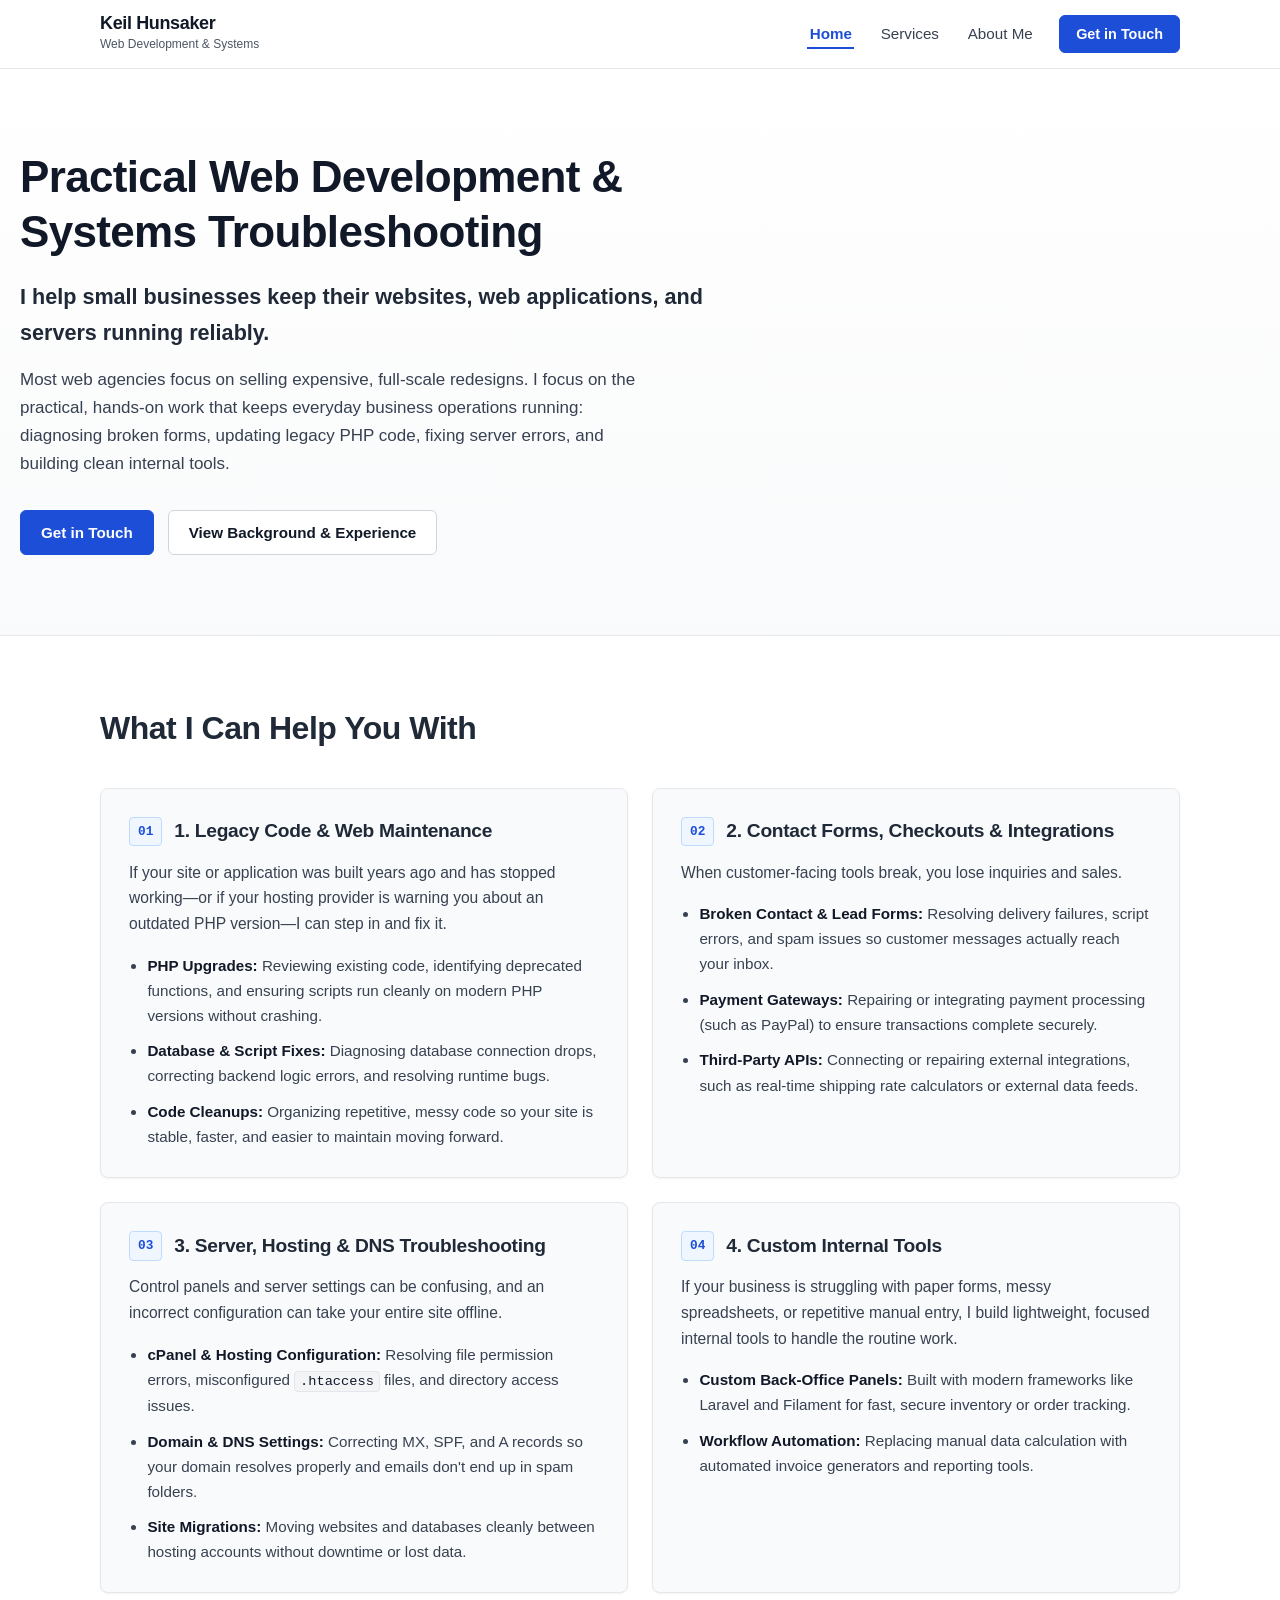
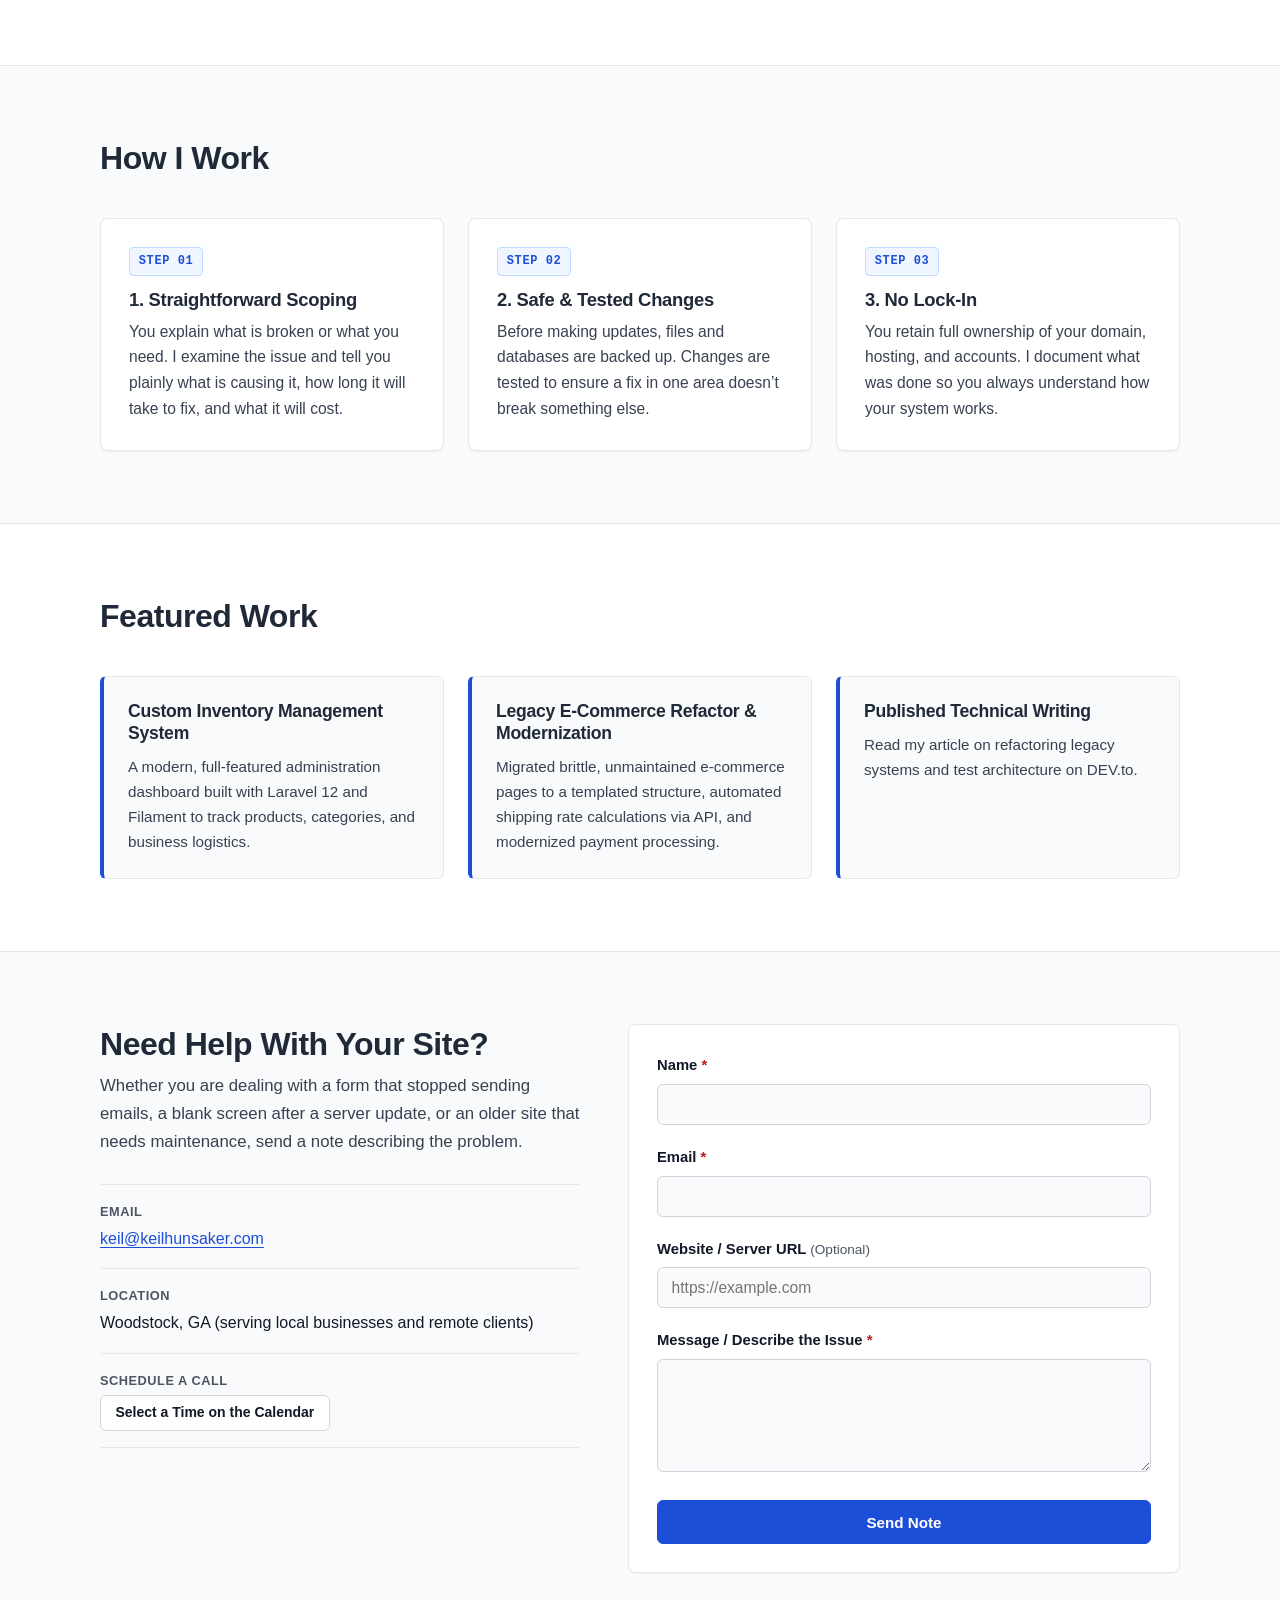
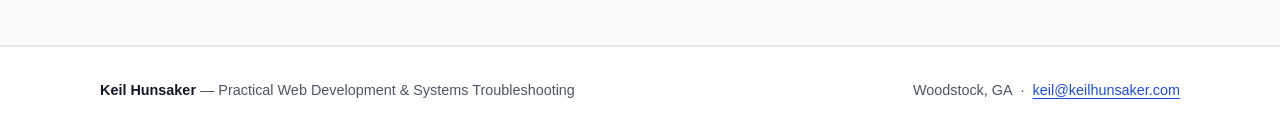
==== index.html @ 6dc6d721 "First pass at website" ====
<!DOCTYPE html>
<html lang="en">
<head>
  <meta charset="UTF-8">
  <meta name="viewport" content="width=device-width, initial-scale=1.0">
  <title>Keil Hunsaker | Practical Web Development &amp; Systems Troubleshooting</title>
  <meta name="description" content="I help small businesses keep their websites, web applications, and servers running reliably. Legacy PHP maintenance, broken forms, server troubleshooting, and custom internal tools.">
  <link rel="stylesheet" href="styles.css">
</head>
<body>
  <a href="#main-content" class="skip-link">Skip to main content</a>

  <header class="site-header">
    <div class="container header-inner">
      <a href="index.html" class="brand" aria-label="Keil Hunsaker — Home">
        <span class="brand-name">Keil Hunsaker</span>
        <span class="brand-meta">Web Development &amp; Systems</span>
      </a>

      <button
        type="button"
        class="nav-toggle"
        aria-expanded="false"
        aria-controls="primary-navigation"
        aria-label="Toggle navigation menu"
      >
        <span class="nav-toggle-bar"></span>
        <span class="nav-toggle-bar"></span>
        <span class="nav-toggle-bar"></span>
      </button>

      <nav id="primary-navigation" class="site-nav" aria-label="Primary navigation">
        <ul class="nav-list">
          <li><a href="index.html" class="nav-link active" aria-current="page">Home</a></li>
          <li><a href="index.html#services" class="nav-link">Services</a></li>
          <li><a href="about.html" class="nav-link">About Me</a></li>
          <li><a href="index.html#contact" class="btn btn-primary btn-nav">Get in Touch</a></li>
        </ul>
      </nav>
    </div>
  </header>

  <main id="main-content">
    <!-- Hero Section -->
    <section class="hero" aria-labelledby="hero-heading">
      <div class="container hero-inner">
        <h1 id="hero-heading" class="hero-title">Practical Web Development &amp; Systems Troubleshooting</h1>
        <p class="hero-lead">
          I help small businesses keep their websites, web applications, and servers running reliably.
        </p>
        <p class="hero-body">
          Most web agencies focus on selling expensive, full-scale redesigns. I focus on the practical, hands-on work that keeps everyday business operations running: diagnosing broken forms, updating legacy PHP code, fixing server errors, and building clean internal tools.
        </p>
        <div class="hero-actions">
          <a href="#contact" class="btn btn-primary">Get in Touch</a>
          <a href="about.html" class="btn btn-secondary">View Background &amp; Experience</a>
        </div>
      </div>
    </section>

    <!-- Services Section -->
    <section id="services" class="section section-alt" aria-labelledby="services-heading">
      <div class="container">
        <div class="section-header">
          <h2 id="services-heading" class="section-title">What I Can Help You With</h2>
        </div>

        <div class="services-grid">
          <!-- Service 1 -->
          <article class="card service-card">
            <div class="service-card-header">
              <span class="service-number" aria-hidden="true">01</span>
              <h3 class="card-title">1. Legacy Code &amp; Web Maintenance</h3>
            </div>
            <p class="card-intro">
              If your site or application was built years ago and has stopped working—or if your hosting provider is warning you about an outdated PHP version—I can step in and fix it.
            </p>
            <ul class="service-list">
              <li>
                <strong>PHP Upgrades:</strong> Reviewing existing code, identifying deprecated functions, and ensuring scripts run cleanly on modern PHP versions without crashing.
              </li>
              <li>
                <strong>Database &amp; Script Fixes:</strong> Diagnosing database connection drops, correcting backend logic errors, and resolving runtime bugs.
              </li>
              <li>
                <strong>Code Cleanups:</strong> Organizing repetitive, messy code so your site is stable, faster, and easier to maintain moving forward.
              </li>
            </ul>
          </article>

          <!-- Service 2 -->
          <article class="card service-card">
            <div class="service-card-header">
              <span class="service-number" aria-hidden="true">02</span>
              <h3 class="card-title">2. Contact Forms, Checkouts &amp; Integrations</h3>
            </div>
            <p class="card-intro">
              When customer-facing tools break, you lose inquiries and sales.
            </p>
            <ul class="service-list">
              <li>
                <strong>Broken Contact &amp; Lead Forms:</strong> Resolving delivery failures, script errors, and spam issues so customer messages actually reach your inbox.
              </li>
              <li>
                <strong>Payment Gateways:</strong> Repairing or integrating payment processing (such as PayPal) to ensure transactions complete securely.
              </li>
              <li>
                <strong>Third-Party APIs:</strong> Connecting or repairing external integrations, such as real-time shipping rate calculators or external data feeds.
              </li>
            </ul>
          </article>

          <!-- Service 3 -->
          <article class="card service-card">
            <div class="service-card-header">
              <span class="service-number" aria-hidden="true">03</span>
              <h3 class="card-title">3. Server, Hosting &amp; DNS Troubleshooting</h3>
            </div>
            <p class="card-intro">
              Control panels and server settings can be confusing, and an incorrect configuration can take your entire site offline.
            </p>
            <ul class="service-list">
              <li>
                <strong>cPanel &amp; Hosting Configuration:</strong> Resolving file permission errors, misconfigured <code>.htaccess</code> files, and directory access issues.
              </li>
              <li>
                <strong>Domain &amp; DNS Settings:</strong> Correcting MX, SPF, and A records so your domain resolves properly and emails don't end up in spam folders.
              </li>
              <li>
                <strong>Site Migrations:</strong> Moving websites and databases cleanly between hosting accounts without downtime or lost data.
              </li>
            </ul>
          </article>

          <!-- Service 4 -->
          <article class="card service-card">
            <div class="service-card-header">
              <span class="service-number" aria-hidden="true">04</span>
              <h3 class="card-title">4. Custom Internal Tools</h3>
            </div>
            <p class="card-intro">
              If your business is struggling with paper forms, messy spreadsheets, or repetitive manual entry, I build lightweight, focused internal tools to handle the routine work.
            </p>
            <ul class="service-list">
              <li>
                <strong>Custom Back-Office Panels:</strong> Built with modern frameworks like Laravel and Filament for fast, secure inventory or order tracking.
              </li>
              <li>
                <strong>Workflow Automation:</strong> Replacing manual data calculation with automated invoice generators and reporting tools.
              </li>
            </ul>
          </article>
        </div>
      </div>
    </section>

    <!-- How I Work Section -->
    <section id="process" class="section" aria-labelledby="process-heading">
      <div class="container">
        <div class="section-header">
          <h2 id="process-heading" class="section-title">How I Work</h2>
        </div>

        <ol class="process-steps">
          <li class="process-step">
            <div class="step-badge" aria-hidden="true">Step 01</div>
            <div class="step-content">
              <h3 class="step-title">1. Straightforward Scoping</h3>
              <p>
                You explain what is broken or what you need. I examine the issue and tell you plainly what is causing it, how long it will take to fix, and what it will cost.
              </p>
            </div>
          </li>

          <li class="process-step">
            <div class="step-badge" aria-hidden="true">Step 02</div>
            <div class="step-content">
              <h3 class="step-title">2. Safe &amp; Tested Changes</h3>
              <p>
                Before making updates, files and databases are backed up. Changes are tested to ensure a fix in one area doesn’t break something else.
              </p>
            </div>
          </li>

          <li class="process-step">
            <div class="step-badge" aria-hidden="true">Step 03</div>
            <div class="step-content">
              <h3 class="step-title">3. No Lock-In</h3>
              <p>
                You retain full ownership of your domain, hosting, and accounts. I document what was done so you always understand how your system works.
              </p>
            </div>
          </li>
        </ol>
      </div>
    </section>

    <!-- Featured Work Section -->
    <section id="work" class="section section-alt" aria-labelledby="work-heading">
      <div class="container">
        <div class="section-header">
          <h2 id="work-heading" class="section-title">Featured Work</h2>
        </div>

        <div class="work-grid">
          <article class="callout-box">
            <h3 class="callout-title">Custom Inventory Management System</h3>
            <p>
              A modern, full-featured administration dashboard built with Laravel 12 and Filament to track products, categories, and business logistics.
            </p>
          </article>

          <article class="callout-box">
            <h3 class="callout-title">Legacy E-Commerce Refactor &amp; Modernization</h3>
            <p>
              Migrated brittle, unmaintained e-commerce pages to a templated structure, automated shipping rate calculations via API, and modernized payment processing.
            </p>
          </article>

          <article class="callout-box">
            <h3 class="callout-title">Published Technical Writing</h3>
            <p>
              Read my article on refactoring legacy systems and test architecture on DEV.to.
            </p>
          </article>
        </div>
      </div>
    </section>

    <!-- Contact Section -->
    <section id="contact" class="section" aria-labelledby="contact-heading">
      <div class="container">
        <div class="contact-layout">
          <div class="contact-info">
            <h2 id="contact-heading" class="section-title">Need Help With Your Site?</h2>
            <p class="contact-intro">
              Whether you are dealing with a form that stopped sending emails, a blank screen after a server update, or an older site that needs maintenance, send a note describing the problem.
            </p>

            <dl class="contact-details">
              <div class="contact-detail-item">
                <dt>Email</dt>
                <dd><a href="mailto:keil@keilhunsaker.com">keil@keilhunsaker.com</a></dd>
              </div>
              <div class="contact-detail-item">
                <dt>Location</dt>
                <dd>Woodstock, GA (serving local businesses and remote clients)</dd>
              </div>
              <div class="contact-detail-item">
                <dt>Schedule a Call</dt>
                <dd>
                  <a href="mailto:keil@keilhunsaker.com?subject=Schedule%20a%20Call" class="btn btn-secondary btn-sm">
                    Select a Time on the Calendar
                  </a>
                </dd>
              </div>
            </dl>
          </div>

          <div class="contact-form-wrapper card">
            <form id="contact-form" class="contact-form" action="mailto:keil@keilhunsaker.com" method="post" enctype="text/plain" novalidate>
              <div class="form-group">
                <label for="contact-name" class="form-label">
                  Name <span class="required-indicator" aria-hidden="true">*</span>
                </label>
                <input
                  type="text"
                  id="contact-name"
                  name="name"
                  class="form-input"
                  autocomplete="name"
                  required
                  aria-describedby="name-error"
                >
                <p id="name-error" class="field-error" role="alert" hidden></p>
              </div>

              <div class="form-group">
                <label for="contact-email" class="form-label">
                  Email <span class="required-indicator" aria-hidden="true">*</span>
                </label>
                <input
                  type="email"
                  id="contact-email"
                  name="email"
                  class="form-input"
                  autocomplete="email"
                  required
                  aria-describedby="email-error"
                >
                <p id="email-error" class="field-error" role="alert" hidden></p>
              </div>

              <div class="form-group">
                <label for="contact-url" class="form-label">
                  Website / Server URL <span class="optional-label">(Optional)</span>
                </label>
                <input
                  type="url"
                  id="contact-url"
                  name="website"
                  class="form-input"
                  placeholder="https://example.com"
                  aria-describedby="url-error"
                >
                <p id="url-error" class="field-error" role="alert" hidden></p>
              </div>

              <div class="form-group">
                <label for="contact-message" class="form-label">
                  Message / Describe the Issue <span class="required-indicator" aria-hidden="true">*</span>
                </label>
                <textarea
                  id="contact-message"
                  name="message"
                  rows="5"
                  class="form-textarea"
                  required
                  aria-describedby="message-error"
                ></textarea>
                <p id="message-error" class="field-error" role="alert" hidden></p>
              </div>

              <div id="form-status" class="form-status" role="status" aria-live="polite" hidden></div>

              <button type="submit" class="btn btn-primary btn-full">Send Note</button>
            </form>
          </div>
        </div>
      </div>
    </section>
  </main>

  <footer class="site-footer">
    <div class="container footer-inner">
      <div class="footer-brand">
        <strong>Keil Hunsaker</strong> — Practical Web Development &amp; Systems Troubleshooting
      </div>
      <div class="footer-meta">
        <span>Woodstock, GA</span>
        <span aria-hidden="true">&middot;</span>
        <a href="mailto:keil@keilhunsaker.com">keil@keilhunsaker.com</a>
      </div>
    </div>
  </footer>

  <script src="script.js"></script>
</body>
</html>
---- styles.css ----
/* ==========================================================================
   Design System & Custom Properties
   ========================================================================== */
:root {
  /* Palette: Workbench-pragmatic slate, off-white, clean borders, deep cobalt */
  --color-bg: #f9fafb;
  --color-surface: #ffffff;
  --color-surface-subtle: #f3f4f6;
  --color-text-primary: #111827;
  --color-text-secondary: #374151;
  --color-text-muted: #4b5563;
  --color-heading: #1f2937;
  --color-border: #e5e7eb;
  --color-border-strong: #d1d5db;

  /* Industrial Accent: Deep Cobalt / Steel Blue */
  --color-accent: #1d4ed8;
  --color-accent-hover: #1e40af;
  --color-accent-subtle: #eff6ff;
  --color-accent-border: #bfdbfe;

  /* Status Colors */
  --color-error: #b91c1c;
  --color-error-bg: #fef2f2;
  --color-success: #15803d;
  --color-success-bg: #f0fdf4;

  /* Typography */
  --font-sans: -apple-system, BlinkMacSystemFont, "Segoe UI", Roboto, Inter, sans-serif;
  --font-mono: ui-monospace, SFMono-Regular, Menlo, Monaco, Consolas, "Liberation Mono", "Courier New", monospace;

  /* Layout & Spacing */
  --container-max: 1120px;
  --reading-max: 70ch;
  --radius-sm: 4px;
  --radius-md: 6px;
  --radius-lg: 8px;
  --shadow-sm: 0 1px 2px 0 rgba(17, 24, 39, 0.05);
  --shadow-md: 0 4px 6px -1px rgba(17, 24, 39, 0.07), 0 2px 4px -2px rgba(17, 24, 39, 0.05);
}

/* ==========================================================================
   Reset & Base Styles
   ========================================================================== */
*,
*::before,
*::after {
  box-sizing: border-box;
}

html {
  scroll-behavior: smooth;
  -webkit-text-size-adjust: 100%;
}

body {
  margin: 0;
  font-family: var(--font-sans);
  font-size: 1rem;
  line-height: 1.65;
  color: var(--color-text-primary);
  background-color: var(--color-bg);
  display: flex;
  flex-direction: column;
  min-height: 100vh;
}

main {
  flex: 1;
}

h1,
h2,
h3,
h4 {
  color: var(--color-heading);
  line-height: 1.25;
  margin-top: 0;
  font-weight: 700;
  letter-spacing: -0.015em;
}

p {
  margin-top: 0;
  margin-bottom: 1.25rem;
  color: var(--color-text-secondary);
}

ul,
ol {
  margin-top: 0;
  margin-bottom: 1.25rem;
  padding-left: 1.25rem;
}

li {
  margin-bottom: 0.5rem;
  color: var(--color-text-secondary);
}

code {
  font-family: var(--font-mono);
  font-size: 0.9em;
  background-color: var(--color-surface-subtle);
  border: 1px solid var(--color-border);
  padding: 0.15em 0.35em;
  border-radius: var(--radius-sm);
  color: var(--color-text-primary);
}

a {
  color: var(--color-accent);
  text-decoration: underline;
  text-underline-offset: 3px;
  transition: color 0.15s ease, background-color 0.15s ease, border-color 0.15s ease;
}

a:hover {
  color: var(--color-accent-hover);
}

/* Accessible Focus Styles */
:focus-visible {
  outline: 3px solid var(--color-accent);
  outline-offset: 2px;
}

.skip-link {
  position: absolute;
  top: -100px;
  left: 1rem;
  background: var(--color-heading);
  color: #ffffff;
  padding: 0.6rem 1rem;
  border-radius: var(--radius-sm);
  text-decoration: none;
  font-weight: 600;
  z-index: 1000;
}

.skip-link:focus {
  top: 1rem;
  color: #ffffff;
}

/* ==========================================================================
   Layout Containers
   ========================================================================== */
.container {
  width: 100%;
  max-width: var(--container-max);
  margin-left: auto;
  margin-right: auto;
  padding-left: 1.25rem;
  padding-right: 1.25rem;
}

.reading-container {
  max-width: var(--reading-max);
}

.section {
  padding-top: 4.5rem;
  padding-bottom: 4.5rem;
  border-bottom: 1px solid var(--color-border);
}

.section-alt {
  background-color: var(--color-surface);
}

.section-header {
  margin-bottom: 2.5rem;
}

.section-title {
  font-size: clamp(1.5rem, 2.5vw, 2rem);
  margin-bottom: 0.5rem;
}

/* ==========================================================================
   Header & Navigation
   ========================================================================== */
.site-header {
  background-color: var(--color-surface);
  border-bottom: 1px solid var(--color-border);
  position: sticky;
  top: 0;
  z-index: 100;
}

.header-inner {
  display: flex;
  align-items: center;
  justify-content: space-between;
  min-height: 4.25rem;
  gap: 1rem;
}

.brand {
  display: flex;
  flex-direction: column;
  text-decoration: none;
  color: var(--color-text-primary);
}

.brand:hover {
  color: var(--color-text-primary);
}

.brand-name {
  font-weight: 700;
  font-size: 1.125rem;
  letter-spacing: -0.02em;
  line-height: 1.2;
}

.brand-meta {
  font-size: 0.75rem;
  color: var(--color-text-muted);
  font-weight: 500;
}

.nav-list {
  list-style: none;
  margin: 0;
  padding: 0;
  display: flex;
  align-items: center;
  gap: 1.5rem;
}

.nav-list li {
  margin: 0;
}

.nav-link {
  text-decoration: none;
  color: var(--color-text-secondary);
  font-weight: 500;
  font-size: 0.95rem;
  padding: 0.35rem 0.15rem;
  border-bottom: 2px solid transparent;
}

.nav-link:hover {
  color: var(--color-text-primary);
  border-bottom-color: var(--color-border-strong);
}

.nav-link.active,
.nav-link[aria-current="page"] {
  color: var(--color-accent);
  font-weight: 600;
  border-bottom-color: var(--color-accent);
}

.nav-toggle {
  display: none;
  background: transparent;
  border: 1px solid var(--color-border-strong);
  border-radius: var(--radius-sm);
  padding: 0.5rem;
  cursor: pointer;
  color: var(--color-text-primary);
}

.nav-toggle-bar {
  display: block;
  width: 20px;
  height: 2px;
  background-color: var(--color-text-primary);
  margin: 4px 0;
  transition: transform 0.2s ease, opacity 0.2s ease;
}

/* ==========================================================================
   Buttons
   ========================================================================== */
.btn {
  display: inline-flex;
  align-items: center;
  justify-content: center;
  font-family: inherit;
  font-size: 0.95rem;
  font-weight: 600;
  line-height: 1.4;
  padding: 0.65rem 1.25rem;
  border-radius: var(--radius-md);
  border: 1px solid transparent;
  text-decoration: none;
  cursor: pointer;
  transition: background-color 0.15s ease, color 0.15s ease, border-color 0.15s ease;
}

.btn-primary {
  background-color: var(--color-accent);
  color: #ffffff;
  border-color: var(--color-accent);
}

.btn-primary:hover {
  background-color: var(--color-accent-hover);
  border-color: var(--color-accent-hover);
  color: #ffffff;
}

.btn-secondary {
  background-color: var(--color-surface);
  color: var(--color-text-primary);
  border-color: var(--color-border-strong);
}

.btn-secondary:hover {
  background-color: var(--color-surface-subtle);
  color: var(--color-text-primary);
}

.btn-nav {
  padding: 0.5rem 1rem;
  font-size: 0.9rem;
}

.btn-sm {
  padding: 0.45rem 0.9rem;
  font-size: 0.875rem;
}

.btn-full {
  width: 100%;
}

/* ==========================================================================
   Hero Section
   ========================================================================== */
.hero {
  padding-top: 5rem;
  padding-bottom: 5rem;
  border-bottom: 1px solid var(--color-border);
  background: linear-gradient(180deg, var(--color-surface) 0%, var(--color-bg) 100%);
}

.hero-inner {
  max-width: 780px;
  margin-left: 0;
}

.hero-title {
  font-size: clamp(2rem, 4vw, 2.75rem);
  color: var(--color-text-primary);
  margin-bottom: 1.25rem;
}

.hero-lead {
  font-size: clamp(1.15rem, 2vw, 1.35rem);
  font-weight: 600;
  color: var(--color-heading);
  margin-bottom: 1rem;
}

.hero-body {
  font-size: 1.0625rem;
  color: var(--color-text-secondary);
  margin-bottom: 2rem;
  max-width: 68ch;
}

.hero-actions {
  display: flex;
  flex-wrap: wrap;
  gap: 0.875rem;
}

/* ==========================================================================
   Cards & Services Grid
   ========================================================================== */
.card {
  background-color: var(--color-surface);
  border: 1px solid var(--color-border);
  border-radius: var(--radius-lg);
  padding: 1.75rem;
  box-shadow: var(--shadow-sm);
}

.services-grid {
  display: grid;
  grid-template-columns: repeat(2, 1fr);
  gap: 1.5rem;
}

.service-card {
  background-color: var(--color-bg);
  display: flex;
  flex-direction: column;
}

.service-card-header {
  display: flex;
  align-items: center;
  gap: 0.75rem;
  margin-bottom: 0.85rem;
}

.service-number {
  font-family: var(--font-mono);
  font-size: 0.8rem;
  font-weight: 700;
  color: var(--color-accent);
  background-color: var(--color-accent-subtle);
  border: 1px solid var(--color-accent-border);
  padding: 0.2rem 0.5rem;
  border-radius: var(--radius-sm);
  flex-shrink: 0;
}

.card-title {
  font-size: 1.2rem;
  margin-bottom: 0;
}

.card-intro {
  font-size: 0.975rem;
  color: var(--color-text-secondary);
  margin-bottom: 1rem;
}

.service-list {
  margin-bottom: 0;
  padding-left: 1.15rem;
}

.service-list li {
  margin-bottom: 0.65rem;
  font-size: 0.95rem;
}

.service-list li:last-child {
  margin-bottom: 0;
}

.service-list strong {
  color: var(--color-text-primary);
}

/* ==========================================================================
   Process Section ("How I Work")
   ========================================================================== */
.process-steps {
  list-style: none;
  padding: 0;
  margin: 0;
  display: grid;
  grid-template-columns: repeat(3, 1fr);
  gap: 1.5rem;
}

.process-step {
  background-color: var(--color-surface);
  border: 1px solid var(--color-border);
  border-radius: var(--radius-lg);
  padding: 1.75rem;
  box-shadow: var(--shadow-sm);
  margin-bottom: 0;
  display: flex;
  flex-direction: column;
  gap: 0.75rem;
}

.step-badge {
  display: inline-block;
  align-self: flex-start;
  font-family: var(--font-mono);
  font-size: 0.75rem;
  font-weight: 700;
  text-transform: uppercase;
  letter-spacing: 0.05em;
  color: var(--color-accent);
  background-color: var(--color-accent-subtle);
  border: 1px solid var(--color-accent-border);
  padding: 0.2rem 0.55rem;
  border-radius: var(--radius-sm);
}

.step-title {
  font-size: 1.15rem;
  margin-bottom: 0.5rem;
}

.step-content p {
  margin-bottom: 0;
  font-size: 0.975rem;
}

/* ==========================================================================
   Featured Work Callout Boxes
   ========================================================================== */
.work-grid {
  display: grid;
  grid-template-columns: repeat(3, 1fr);
  gap: 1.5rem;
}

.callout-box {
  background-color: var(--color-bg);
  border: 1px solid var(--color-border);
  border-left: 4px solid var(--color-accent);
  border-radius: var(--radius-md);
  padding: 1.5rem;
}

.callout-title {
  font-size: 1.1rem;
  margin-bottom: 0.6rem;
}

.callout-box p {
  margin-bottom: 0;
  font-size: 0.95rem;
}

/* ==========================================================================
   Contact Section & Form
   ========================================================================== */
.contact-layout {
  display: grid;
  grid-template-columns: 1fr 1.15fr;
  gap: 3rem;
  align-items: start;
}

.contact-intro {
  font-size: 1.05rem;
  margin-bottom: 1.75rem;
}

.contact-details {
  margin: 0;
  border-top: 1px solid var(--color-border);
}

.contact-detail-item {
  padding: 1rem 0;
  border-bottom: 1px solid var(--color-border);
}

.contact-detail-item dt {
  font-size: 0.8rem;
  font-weight: 700;
  text-transform: uppercase;
  letter-spacing: 0.04em;
  color: var(--color-text-muted);
  margin-bottom: 0.25rem;
}

.contact-detail-item dd {
  margin: 0;
  font-size: 1rem;
  color: var(--color-text-primary);
  font-weight: 500;
}

.form-group {
  margin-bottom: 1.25rem;
}

.form-label {
  display: block;
  font-size: 0.925rem;
  font-weight: 600;
  color: var(--color-text-primary);
  margin-bottom: 0.4rem;
}

.required-indicator {
  color: var(--color-error);
}

.optional-label {
  font-weight: 400;
  color: var(--color-text-muted);
  font-size: 0.85rem;
}

.form-input,
.form-textarea {
  width: 100%;
  font-family: inherit;
  font-size: 0.975rem;
  color: var(--color-text-primary);
  background-color: var(--color-bg);
  border: 1px solid var(--color-border-strong);
  border-radius: var(--radius-md);
  padding: 0.65rem 0.85rem;
  transition: border-color 0.15s ease, box-shadow 0.15s ease, background-color 0.15s ease;
}

.form-input:focus,
.form-textarea:focus {
  background-color: var(--color-surface);
  border-color: var(--color-accent);
  outline: none;
  box-shadow: 0 0 0 3px rgba(29, 78, 216, 0.15);
}

.form-input[aria-invalid="true"],
.form-textarea[aria-invalid="true"] {
  border-color: var(--color-error);
  background-color: var(--color-error-bg);
}

.field-error {
  margin-top: 0.35rem;
  margin-bottom: 0;
  font-size: 0.85rem;
  color: var(--color-error);
  font-weight: 500;
}

.form-status {
  padding: 0.85rem 1rem;
  border-radius: var(--radius-md);
  margin-bottom: 1.25rem;
  font-size: 0.925rem;
  font-weight: 500;
}

.form-status.is-success {
  background-color: var(--color-success-bg);
  color: var(--color-success);
  border: 1px solid #bbf7d0;
}

.form-status.is-error {
  background-color: var(--color-error-bg);
  color: var(--color-error);
  border: 1px solid #fecaca;
}

/* ==========================================================================
   About Page (Long-Form Narrative)
   ========================================================================== */
.narrative-header {
  background-color: var(--color-surface);
  border-bottom: 1px solid var(--color-border);
  padding-top: 4rem;
  padding-bottom: 3rem;
}

.narrative-title {
  font-size: clamp(1.85rem, 3.5vw, 2.5rem);
  margin-bottom: 0.5rem;
}

.narrative-byline {
  font-size: 1.05rem;
  font-weight: 600;
  color: var(--color-text-muted);
  margin-bottom: 0;
}

.narrative-body {
  padding-top: 3.5rem;
  padding-bottom: 4.5rem;
}

.narrative-section h2 {
  font-size: clamp(1.35rem, 2.2vw, 1.65rem);
  margin-bottom: 1.15rem;
  color: var(--color-heading);
}

.narrative-section p {
  font-size: 1.0625rem;
  line-height: 1.75;
  color: var(--color-text-secondary);
  margin-bottom: 1.35rem;
}

.narrative-list {
  margin-bottom: 1.5rem;
  padding-left: 1.35rem;
}

.narrative-list li {
  font-size: 1.03rem;
  line-height: 1.7;
  margin-bottom: 0.6rem;
}

.narrative-list strong {
  color: var(--color-text-primary);
}

.narrative-divider {
  border: 0;
  border-top: 1px solid var(--color-border);
  margin: 2.75rem 0;
}

.baseline-grid {
  display: grid;
  grid-template-columns: 1fr;
  gap: 1rem;
  margin-top: 1.25rem;
}

.baseline-item {
  background-color: var(--color-surface);
  border: 1px solid var(--color-border);
  border-radius: var(--radius-md);
  padding: 1.25rem 1.5rem;
}

.baseline-category {
  font-size: 0.95rem;
  text-transform: uppercase;
  letter-spacing: 0.04em;
  color: var(--color-text-muted);
  margin-bottom: 0.35rem;
}

.baseline-item p {
  font-family: var(--font-mono);
  font-size: 0.925rem;
  color: var(--color-text-primary);
  margin-bottom: 0;
  line-height: 1.5;
}

.closing-callout {
  margin-top: 3.5rem;
  border-left: 4px solid var(--color-accent);
}

.closing-callout-title {
  font-size: 1.35rem;
  margin-bottom: 0.65rem;
}

.closing-callout p {
  margin-bottom: 1.5rem;
}

/* ==========================================================================
   Footer
   ========================================================================== */
.site-footer {
  background-color: var(--color-surface);
  border-top: 1px solid var(--color-border);
  padding: 2rem 0;
  font-size: 0.9rem;
  color: var(--color-text-muted);
}

.footer-inner {
  display: flex;
  flex-wrap: wrap;
  justify-content: space-between;
  align-items: center;
  gap: 1rem;
}

.footer-brand strong {
  color: var(--color-text-primary);
}

.footer-meta {
  display: flex;
  align-items: center;
  gap: 0.5rem;
}

/* ==========================================================================
   Responsive Breakpoints
   ========================================================================== */
@media (max-width: 900px) {
  .services-grid,
  .process-steps,
  .work-grid,
  .contact-layout {
    grid-template-columns: 1fr;
  }

  .contact-layout {
    gap: 2rem;
  }
}

@media (max-width: 720px) {
  .nav-toggle {
    display: inline-block;
  }

  .site-nav {
    display: none;
    position: absolute;
    top: 100%;
    left: 0;
    right: 0;
    background-color: var(--color-surface);
    border-bottom: 1px solid var(--color-border);
    box-shadow: var(--shadow-md);
    padding: 1rem 1.25rem 1.5rem;
  }

  .site-nav.is-open {
    display: block;
  }

  .nav-list {
    flex-direction: column;
    align-items: stretch;
    gap: 0.75rem;
  }

  .nav-link {
    display: block;
    padding: 0.5rem 0;
  }

  .btn-nav {
    width: 100%;
    margin-top: 0.25rem;
  }

  .hero {
    padding-top: 3.5rem;
    padding-bottom: 3.5rem;
  }

  .section {
    padding-top: 3.25rem;
    padding-bottom: 3.25rem;
  }
}
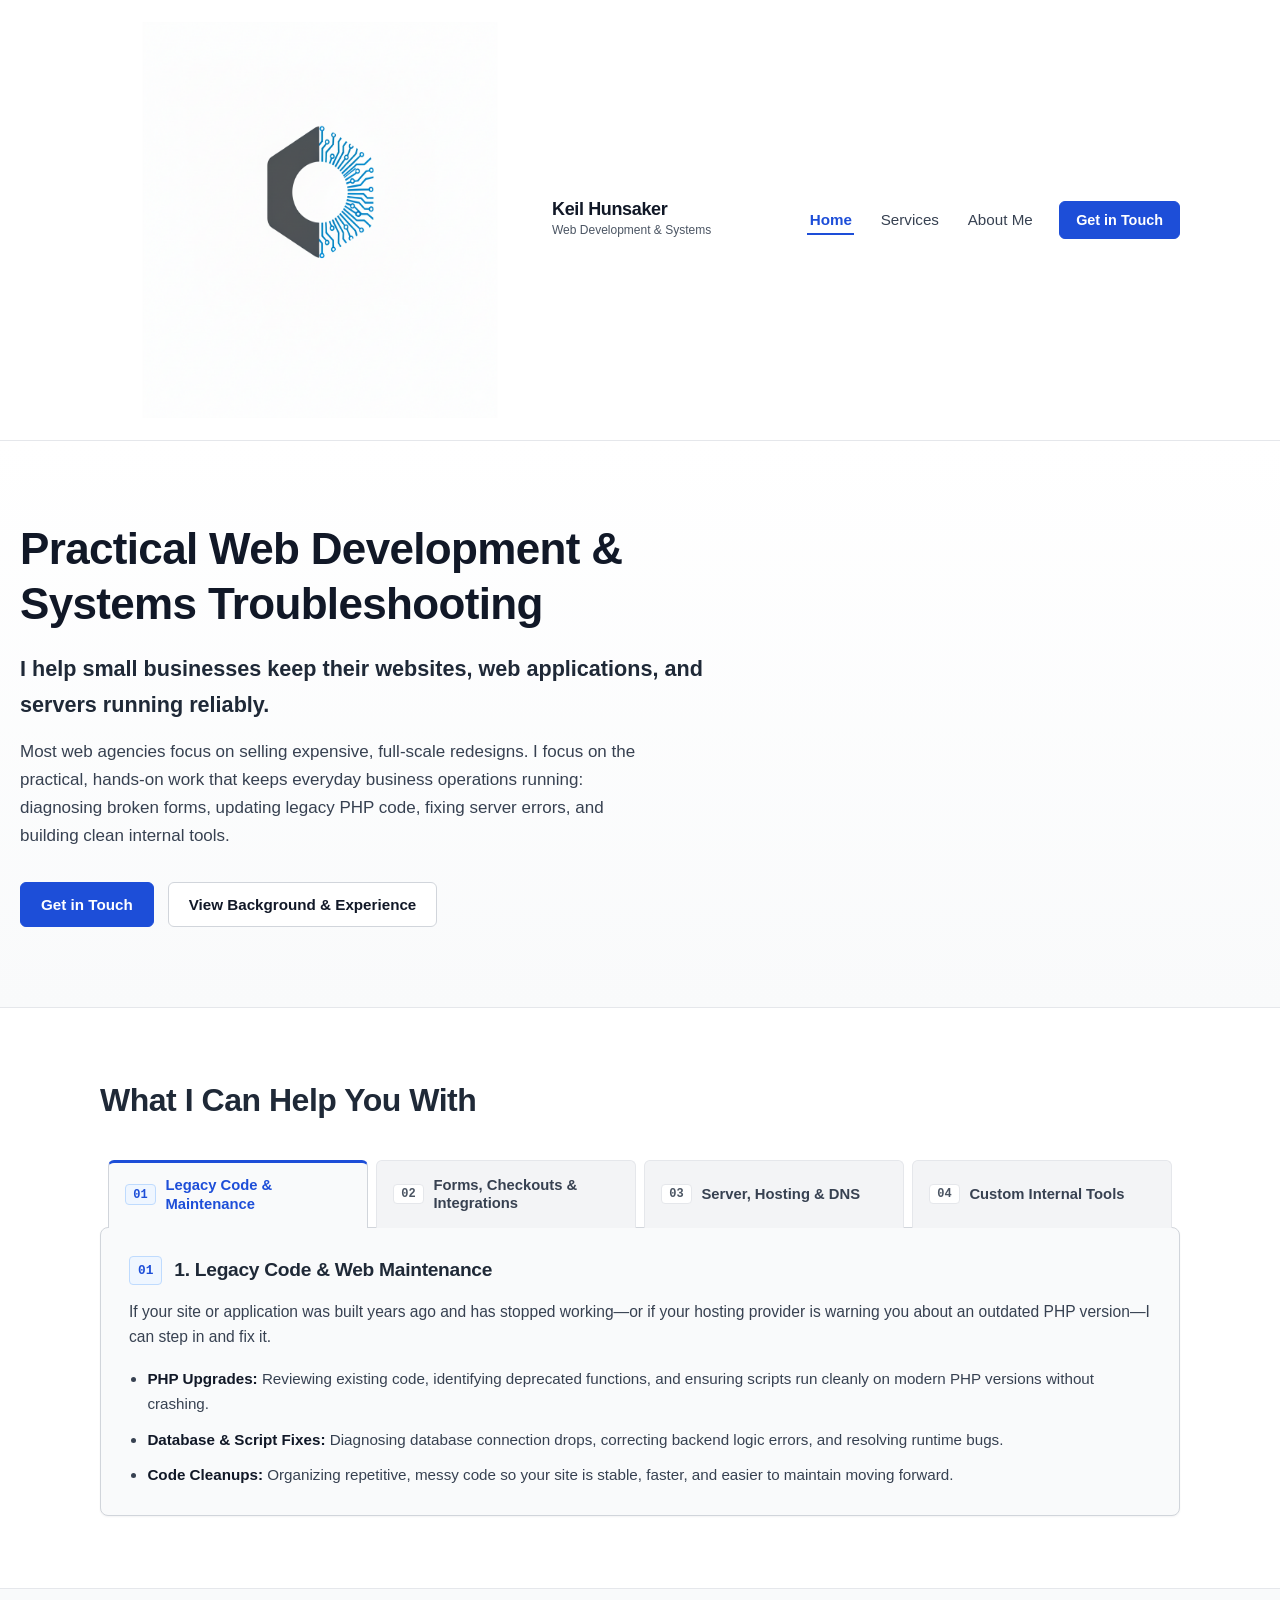
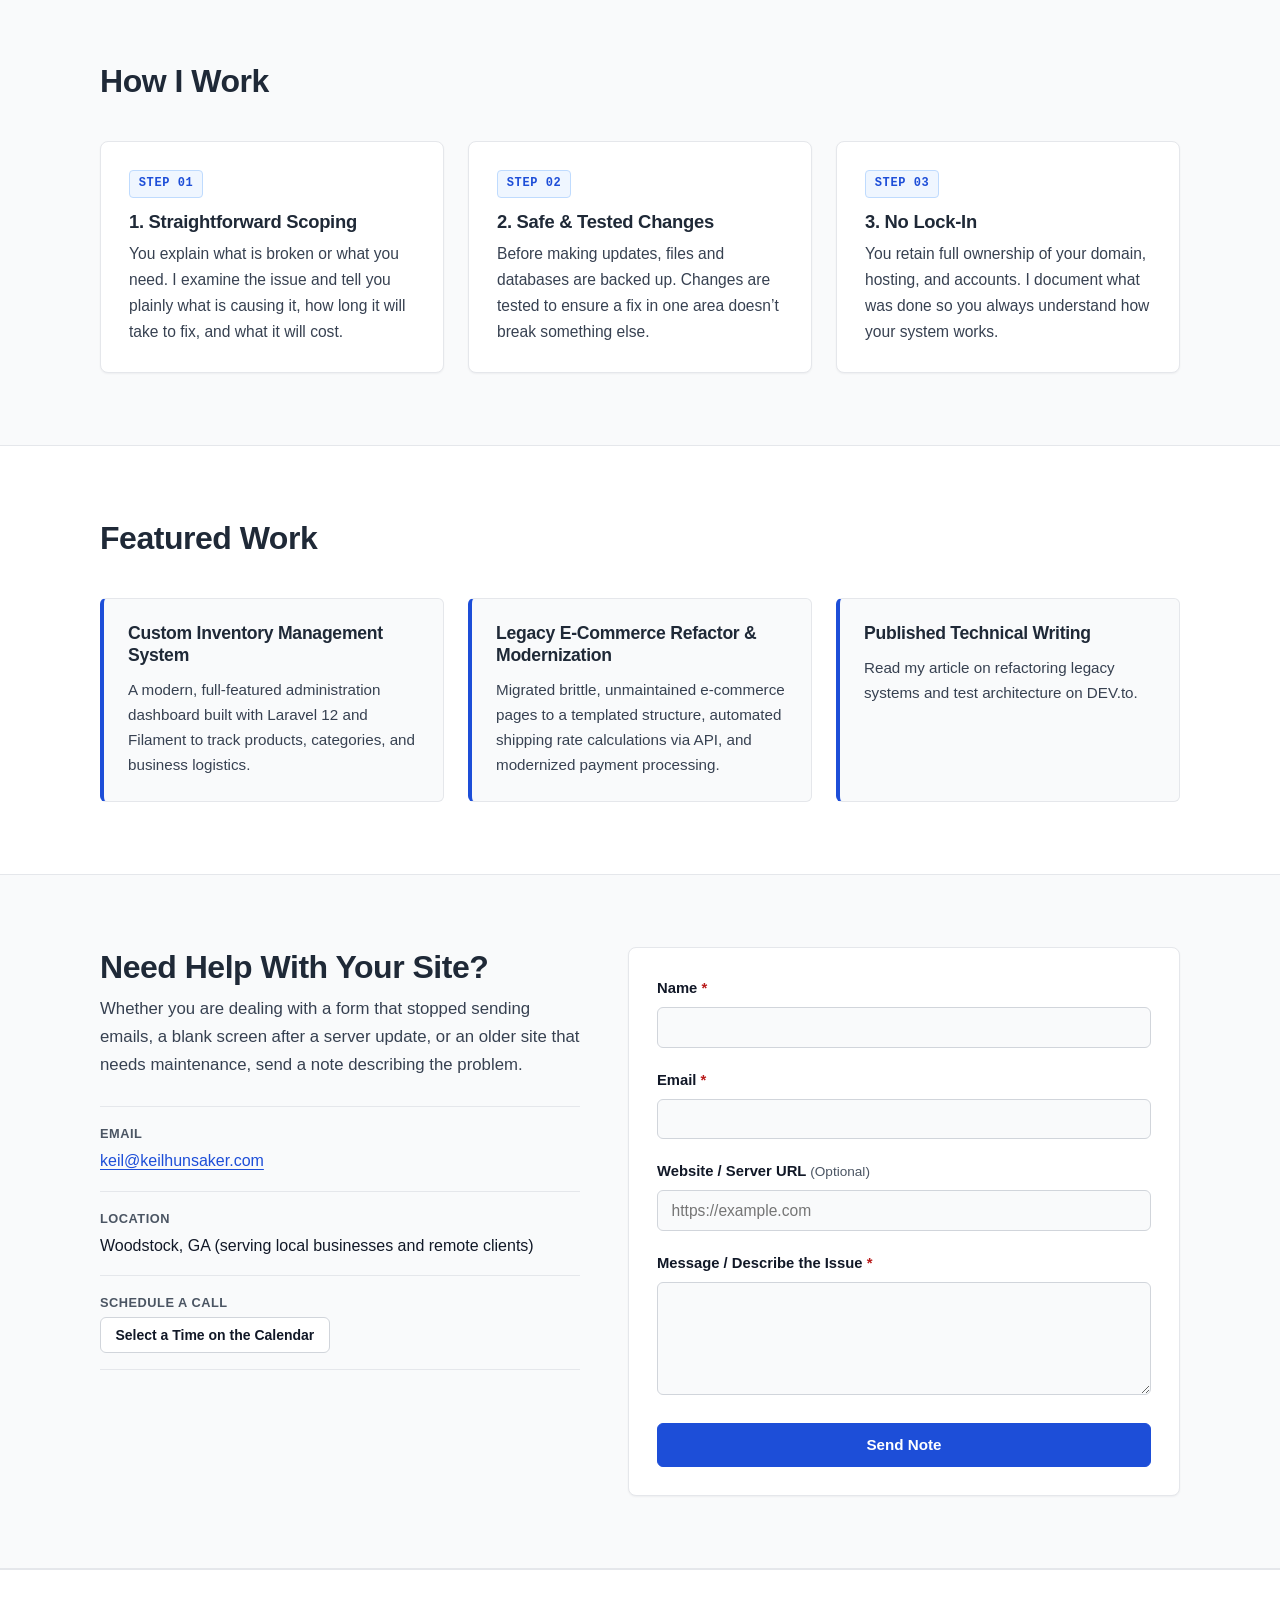
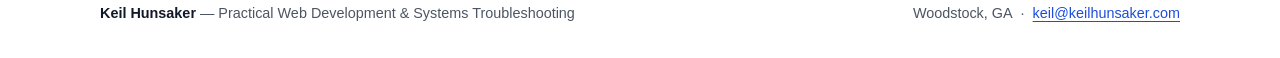
==== commit 45708ff8: "Second: add logo, combine individual cards into a card contianer" ====
--- a/index.html
+++ b/index.html
@@ -13,8 +13,11 @@
   <header class="site-header">
     <div class="container header-inner">
       <a href="index.html" class="brand" aria-label="Keil Hunsaker — Home">
-        <span class="brand-name">Keil Hunsaker</span>
-        <span class="brand-meta">Web Development &amp; Systems</span>
+        <img src="freelanceLogo.svg" alt="Keil Hunsaker logo" class="brand-logo" width="440" height="440">
+        <span class="brand-text">
+          <span class="brand-name">Keil Hunsaker</span>
+          <span class="brand-meta">Web Development &amp; Systems</span>
+        </span>
       </a>
 
       <button
@@ -65,91 +68,172 @@
           <h2 id="services-heading" class="section-title">What I Can Help You With</h2>
         </div>
 
-        <div class="services-grid">
-          <!-- Service 1 -->
-          <article class="card service-card">
-            <div class="service-card-header">
-              <span class="service-number" aria-hidden="true">01</span>
-              <h3 class="card-title">1. Legacy Code &amp; Web Maintenance</h3>
-            </div>
-            <p class="card-intro">
-              If your site or application was built years ago and has stopped working—or if your hosting provider is warning you about an outdated PHP version—I can step in and fix it.
-            </p>
-            <ul class="service-list">
-              <li>
-                <strong>PHP Upgrades:</strong> Reviewing existing code, identifying deprecated functions, and ensuring scripts run cleanly on modern PHP versions without crashing.
-              </li>
-              <li>
-                <strong>Database &amp; Script Fixes:</strong> Diagnosing database connection drops, correcting backend logic errors, and resolving runtime bugs.
-              </li>
-              <li>
-                <strong>Code Cleanups:</strong> Organizing repetitive, messy code so your site is stable, faster, and easier to maintain moving forward.
-              </li>
-            </ul>
-          </article>
-
-          <!-- Service 2 -->
-          <article class="card service-card">
-            <div class="service-card-header">
-              <span class="service-number" aria-hidden="true">02</span>
-              <h3 class="card-title">2. Contact Forms, Checkouts &amp; Integrations</h3>
-            </div>
-            <p class="card-intro">
-              When customer-facing tools break, you lose inquiries and sales.
-            </p>
-            <ul class="service-list">
-              <li>
-                <strong>Broken Contact &amp; Lead Forms:</strong> Resolving delivery failures, script errors, and spam issues so customer messages actually reach your inbox.
-              </li>
-              <li>
-                <strong>Payment Gateways:</strong> Repairing or integrating payment processing (such as PayPal) to ensure transactions complete securely.
-              </li>
-              <li>
-                <strong>Third-Party APIs:</strong> Connecting or repairing external integrations, such as real-time shipping rate calculators or external data feeds.
-              </li>
-            </ul>
-          </article>
-
-          <!-- Service 3 -->
-          <article class="card service-card">
-            <div class="service-card-header">
-              <span class="service-number" aria-hidden="true">03</span>
-              <h3 class="card-title">3. Server, Hosting &amp; DNS Troubleshooting</h3>
-            </div>
-            <p class="card-intro">
-              Control panels and server settings can be confusing, and an incorrect configuration can take your entire site offline.
-            </p>
-            <ul class="service-list">
-              <li>
-                <strong>cPanel &amp; Hosting Configuration:</strong> Resolving file permission errors, misconfigured <code>.htaccess</code> files, and directory access issues.
-              </li>
-              <li>
-                <strong>Domain &amp; DNS Settings:</strong> Correcting MX, SPF, and A records so your domain resolves properly and emails don't end up in spam folders.
-              </li>
-              <li>
-                <strong>Site Migrations:</strong> Moving websites and databases cleanly between hosting accounts without downtime or lost data.
-              </li>
-            </ul>
-          </article>
-
-          <!-- Service 4 -->
-          <article class="card service-card">
-            <div class="service-card-header">
-              <span class="service-number" aria-hidden="true">04</span>
-              <h3 class="card-title">4. Custom Internal Tools</h3>
-            </div>
-            <p class="card-intro">
-              If your business is struggling with paper forms, messy spreadsheets, or repetitive manual entry, I build lightweight, focused internal tools to handle the routine work.
-            </p>
-            <ul class="service-list">
-              <li>
-                <strong>Custom Back-Office Panels:</strong> Built with modern frameworks like Laravel and Filament for fast, secure inventory or order tracking.
-              </li>
-              <li>
-                <strong>Workflow Automation:</strong> Replacing manual data calculation with automated invoice generators and reporting tools.
-              </li>
-            </ul>
-          </article>
+        <div class="services-tabs-container">
+          <div class="services-tablist" role="tablist" aria-label="Services">
+            <button
+              type="button"
+              id="tab-service-1"
+              class="service-tab is-active"
+              role="tab"
+              aria-selected="true"
+              aria-controls="panel-service-1"
+              tabindex="0"
+            >
+              <span class="service-tab-number" aria-hidden="true">01</span>
+              <span class="service-tab-label">Legacy Code &amp; Maintenance</span>
+            </button>
+            <button
+              type="button"
+              id="tab-service-2"
+              class="service-tab"
+              role="tab"
+              aria-selected="false"
+              aria-controls="panel-service-2"
+              tabindex="-1"
+            >
+              <span class="service-tab-number" aria-hidden="true">02</span>
+              <span class="service-tab-label">Forms, Checkouts &amp; Integrations</span>
+            </button>
+            <button
+              type="button"
+              id="tab-service-3"
+              class="service-tab"
+              role="tab"
+              aria-selected="false"
+              aria-controls="panel-service-3"
+              tabindex="-1"
+            >
+              <span class="service-tab-number" aria-hidden="true">03</span>
+              <span class="service-tab-label">Server, Hosting &amp; DNS</span>
+            </button>
+            <button
+              type="button"
+              id="tab-service-4"
+              class="service-tab"
+              role="tab"
+              aria-selected="false"
+              aria-controls="panel-service-4"
+              tabindex="-1"
+            >
+              <span class="service-tab-number" aria-hidden="true">04</span>
+              <span class="service-tab-label">Custom Internal Tools</span>
+            </button>
+          </div>
+
+          <div class="services-stack">
+            <!-- Service 1 -->
+            <article
+              id="panel-service-1"
+              class="card service-card is-active"
+              role="tabpanel"
+              aria-labelledby="tab-service-1"
+              aria-hidden="false"
+              tabindex="0"
+            >
+              <div class="service-card-header">
+                <span class="service-number" aria-hidden="true">01</span>
+                <h3 class="card-title">1. Legacy Code &amp; Web Maintenance</h3>
+              </div>
+              <p class="card-intro">
+                If your site or application was built years ago and has stopped working—or if your hosting provider is warning you about an outdated PHP version—I can step in and fix it.
+              </p>
+              <ul class="service-list">
+                <li>
+                  <strong>PHP Upgrades:</strong> Reviewing existing code, identifying deprecated functions, and ensuring scripts run cleanly on modern PHP versions without crashing.
+                </li>
+                <li>
+                  <strong>Database &amp; Script Fixes:</strong> Diagnosing database connection drops, correcting backend logic errors, and resolving runtime bugs.
+                </li>
+                <li>
+                  <strong>Code Cleanups:</strong> Organizing repetitive, messy code so your site is stable, faster, and easier to maintain moving forward.
+                </li>
+              </ul>
+            </article>
+
+            <!-- Service 2 -->
+            <article
+              id="panel-service-2"
+              class="card service-card"
+              role="tabpanel"
+              aria-labelledby="tab-service-2"
+              aria-hidden="true"
+              tabindex="-1"
+            >
+              <div class="service-card-header">
+                <span class="service-number" aria-hidden="true">02</span>
+                <h3 class="card-title">2. Contact Forms, Checkouts &amp; Integrations</h3>
+              </div>
+              <p class="card-intro">
+                When customer-facing tools break, you lose inquiries and sales.
+              </p>
+              <ul class="service-list">
+                <li>
+                  <strong>Broken Contact &amp; Lead Forms:</strong> Resolving delivery failures, script errors, and spam issues so customer messages actually reach your inbox.
+                </li>
+                <li>
+                  <strong>Payment Gateways:</strong> Repairing or integrating payment processing (such as PayPal) to ensure transactions complete securely.
+                </li>
+                <li>
+                  <strong>Third-Party APIs:</strong> Connecting or repairing external integrations, such as real-time shipping rate calculators or external data feeds.
+                </li>
+              </ul>
+            </article>
+
+            <!-- Service 3 -->
+            <article
+              id="panel-service-3"
+              class="card service-card"
+              role="tabpanel"
+              aria-labelledby="tab-service-3"
+              aria-hidden="true"
+              tabindex="-1"
+            >
+              <div class="service-card-header">
+                <span class="service-number" aria-hidden="true">03</span>
+                <h3 class="card-title">3. Server, Hosting &amp; DNS Troubleshooting</h3>
+              </div>
+              <p class="card-intro">
+                Control panels and server settings can be confusing, and an incorrect configuration can take your entire site offline.
+              </p>
+              <ul class="service-list">
+                <li>
+                  <strong>cPanel &amp; Hosting Configuration:</strong> Resolving file permission errors, misconfigured <code>.htaccess</code> files, and directory access issues.
+                </li>
+                <li>
+                  <strong>Domain &amp; DNS Settings:</strong> Correcting MX, SPF, and A records so your domain resolves properly and emails don't end up in spam folders.
+                </li>
+                <li>
+                  <strong>Site Migrations:</strong> Moving websites and databases cleanly between hosting accounts without downtime or lost data.
+                </li>
+              </ul>
+            </article>
+
+            <!-- Service 4 -->
+            <article
+              id="panel-service-4"
+              class="card service-card"
+              role="tabpanel"
+              aria-labelledby="tab-service-4"
+              aria-hidden="true"
+              tabindex="-1"
+            >
+              <div class="service-card-header">
+                <span class="service-number" aria-hidden="true">04</span>
+                <h3 class="card-title">4. Custom Internal Tools</h3>
+              </div>
+              <p class="card-intro">
+                If your business is struggling with paper forms, messy spreadsheets, or repetitive manual entry, I build lightweight, focused internal tools to handle the routine work.
+              </p>
+              <ul class="service-list">
+                <li>
+                  <strong>Custom Back-Office Panels:</strong> Built with modern frameworks like Laravel and Filament for fast, secure inventory or order tracking.
+                </li>
+                <li>
+                  <strong>Workflow Automation:</strong> Replacing manual data calculation with automated invoice generators and reporting tools.
+                </li>
+              </ul>
+            </article>
+          </div>
         </div>
       </div>
     </section>
--- a/styles.css
+++ b/styles.css
@@ -198,14 +198,28 @@
 }
 
 .brand {
+  display: inline-flex;
+  align-items: center;
+  gap: 0.75rem;
+  text-decoration: none;
+  color: var(--color-text-primary);
+}
+
+.brand:hover {
+  color: var(--color-text-primary);
+}
+
+.brand-logo {
+  width: 27.5rem;
+  height: 27.5rem;
+  object-fit: contain;
+  flex-shrink: 0;
+  display: block;
+}
+
+.brand-text {
   display: flex;
   flex-direction: column;
-  text-decoration: none;
-  color: var(--color-text-primary);
-}
-
-.brand:hover {
-  color: var(--color-text-primary);
 }
 
 .brand-name {
@@ -372,7 +386,7 @@
 }
 
 /* ==========================================================================
-   Cards & Services Grid
+   Cards & Tabbed Services Container
    ========================================================================== */
 .card {
   background-color: var(--color-surface);
@@ -382,16 +396,105 @@
   box-shadow: var(--shadow-sm);
 }
 
-.services-grid {
+.services-tabs-container {
+  display: flex;
+  flex-direction: column;
+}
+
+.services-tablist {
   display: grid;
-  grid-template-columns: repeat(2, 1fr);
-  gap: 1.5rem;
+  grid-template-columns: repeat(4, 1fr);
+  gap: 0.5rem;
+  padding: 0 0.5rem;
+  position: relative;
+  z-index: 3;
+}
+
+.service-tab {
+  display: flex;
+  align-items: center;
+  gap: 0.6rem;
+  padding: 0.85rem 1rem;
+  font-family: inherit;
+  font-size: 0.925rem;
+  font-weight: 600;
+  text-align: left;
+  color: var(--color-text-secondary);
+  background-color: var(--color-surface-subtle);
+  border: 1px solid var(--color-border);
+  border-bottom: none;
+  border-radius: var(--radius-md) var(--radius-md) 0 0;
+  cursor: pointer;
+  transition: background-color 0.15s ease, color 0.15s ease, border-color 0.15s ease, transform 0.15s ease;
+  margin-bottom: -1px;
+}
+
+.service-tab:hover {
+  background-color: var(--color-bg);
+  color: var(--color-text-primary);
+}
+
+.service-tab.is-active,
+.service-tab[aria-selected="true"] {
+  background-color: var(--color-bg);
+  color: var(--color-accent);
+  border-color: var(--color-border-strong);
+  border-top: 3px solid var(--color-accent);
+  padding-bottom: calc(0.85rem + 1px);
+  z-index: 4;
+}
+
+.service-tab-number {
+  font-family: var(--font-mono);
+  font-size: 0.75rem;
+  font-weight: 700;
+  color: var(--color-text-muted);
+  background-color: var(--color-surface);
+  border: 1px solid var(--color-border);
+  padding: 0.15rem 0.45rem;
+  border-radius: var(--radius-sm);
+  flex-shrink: 0;
+  transition: color 0.15s ease, background-color 0.15s ease, border-color 0.15s ease;
+}
+
+.service-tab.is-active .service-tab-number,
+.service-tab[aria-selected="true"] .service-tab-number {
+  color: var(--color-accent);
+  background-color: var(--color-accent-subtle);
+  border-color: var(--color-accent-border);
+}
+
+.service-tab-label {
+  line-height: 1.25;
+}
+
+.services-stack {
+  display: grid;
+  grid-template-columns: 1fr;
+  position: relative;
 }
 
 .service-card {
+  grid-column: 1 / -1;
+  grid-row: 1 / -1;
   background-color: var(--color-bg);
+  border-color: var(--color-border-strong);
   display: flex;
   flex-direction: column;
+  opacity: 0;
+  visibility: hidden;
+  pointer-events: none;
+  transform: translateY(4px);
+  transition: opacity 0.2s ease, transform 0.2s ease, visibility 0.2s;
+  z-index: 1;
+}
+
+.service-card.is-active {
+  opacity: 1;
+  visibility: visible;
+  pointer-events: auto;
+  transform: translateY(0);
+  z-index: 2;
 }
 
 .service-card-header {
@@ -774,7 +877,25 @@
    Responsive Breakpoints
    ========================================================================== */
 @media (max-width: 900px) {
-  .services-grid,
+  .services-tablist {
+    grid-template-columns: repeat(2, 1fr);
+    padding: 0;
+    margin-bottom: 0.5rem;
+  }
+
+  .service-tab {
+    border-bottom: 1px solid var(--color-border);
+    border-radius: var(--radius-md);
+    margin-bottom: 0;
+  }
+
+  .service-tab.is-active,
+  .service-tab[aria-selected="true"] {
+    padding-bottom: 0.85rem;
+    border-color: var(--color-accent);
+    background-color: var(--color-accent-subtle);
+  }
+
   .process-steps,
   .work-grid,
   .contact-layout {
@@ -783,6 +904,12 @@
 
   .contact-layout {
     gap: 2rem;
+  }
+}
+
+@media (max-width: 600px) {
+  .services-tablist {
+    grid-template-columns: 1fr;
   }
 }
 
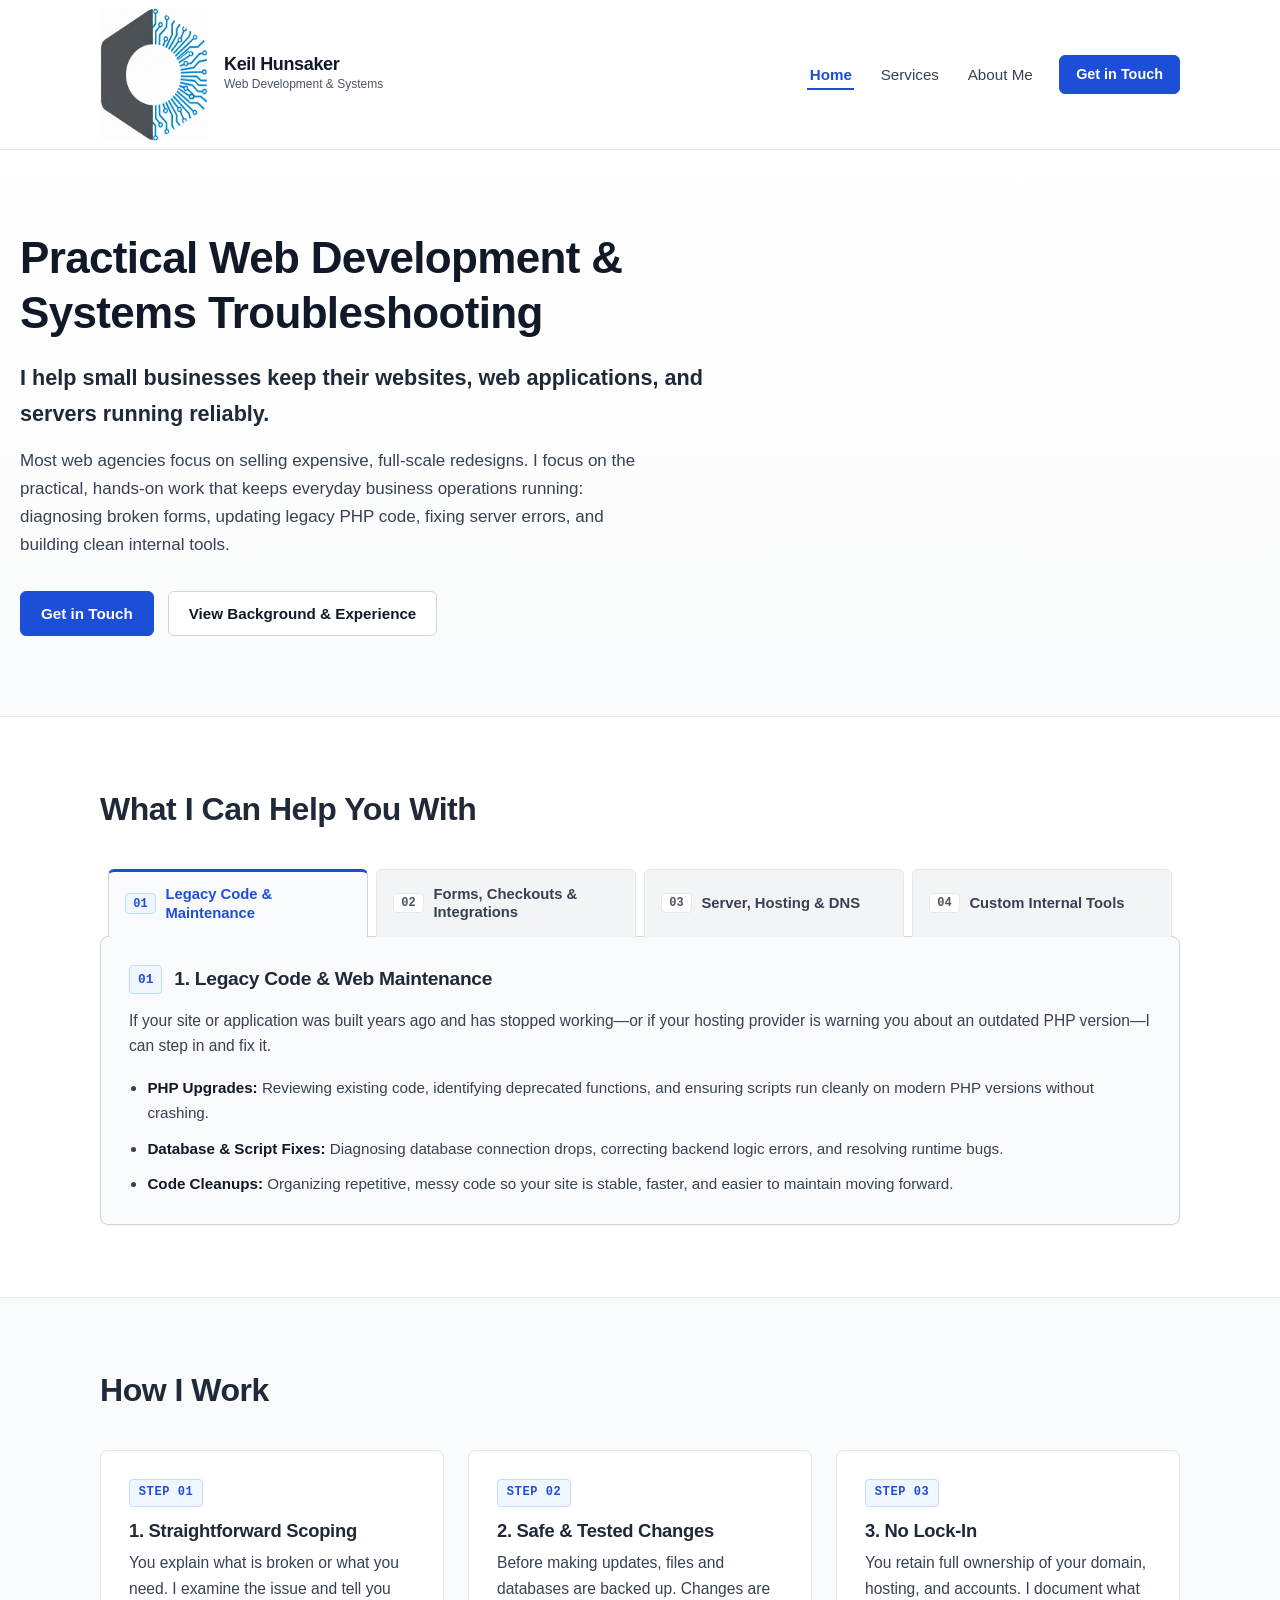
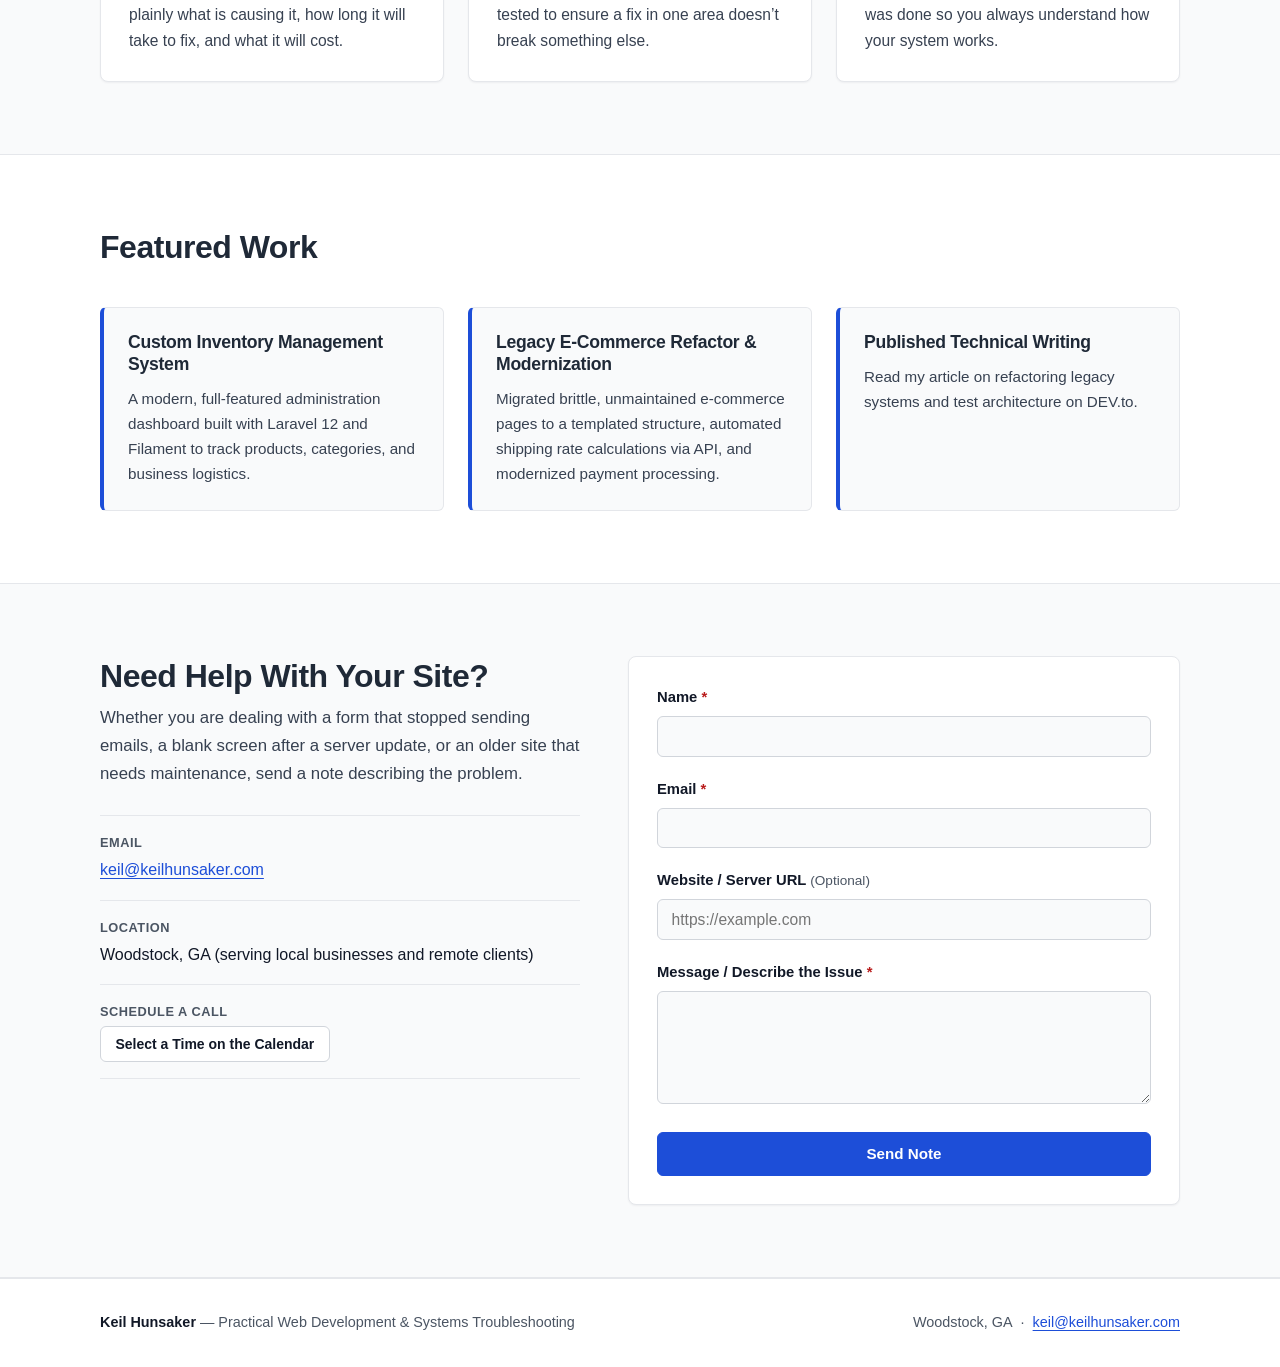
==== commit 3cc62195: "Fixed header so that logo and name are against the left border" ====
--- a/index.html
+++ b/index.html
@@ -13,7 +13,7 @@
   <header class="site-header">
     <div class="container header-inner">
       <a href="index.html" class="brand" aria-label="Keil Hunsaker — Home">
-        <img src="freelanceLogo.svg" alt="Keil Hunsaker logo" class="brand-logo" width="440" height="440">
+        <img src="freelanceLogo.svg" alt="Keil Hunsaker logo" class="brand-logo" width="108" height="133">
         <span class="brand-text">
           <span class="brand-name">Keil Hunsaker</span>
           <span class="brand-meta">Web Development &amp; Systems</span>
--- a/styles.css
+++ b/styles.css
@@ -194,13 +194,14 @@
   align-items: center;
   justify-content: space-between;
   min-height: 4.25rem;
+  padding-top: 0.5rem;
+  padding-bottom: 0.5rem;
   gap: 1rem;
 }
 
 .brand {
   display: inline-flex;
   align-items: center;
-  gap: 0.75rem;
   text-decoration: none;
   color: var(--color-text-primary);
 }
@@ -210,8 +211,8 @@
 }
 
 .brand-logo {
-  width: 27.5rem;
-  height: 27.5rem;
+  width: 6.75rem;
+  height: 8.3125rem;
   object-fit: contain;
   flex-shrink: 0;
   display: block;
@@ -220,6 +221,8 @@
 .brand-text {
   display: flex;
   flex-direction: column;
+  justify-content: center;
+  margin-left: 1rem;
 }
 
 .brand-name {
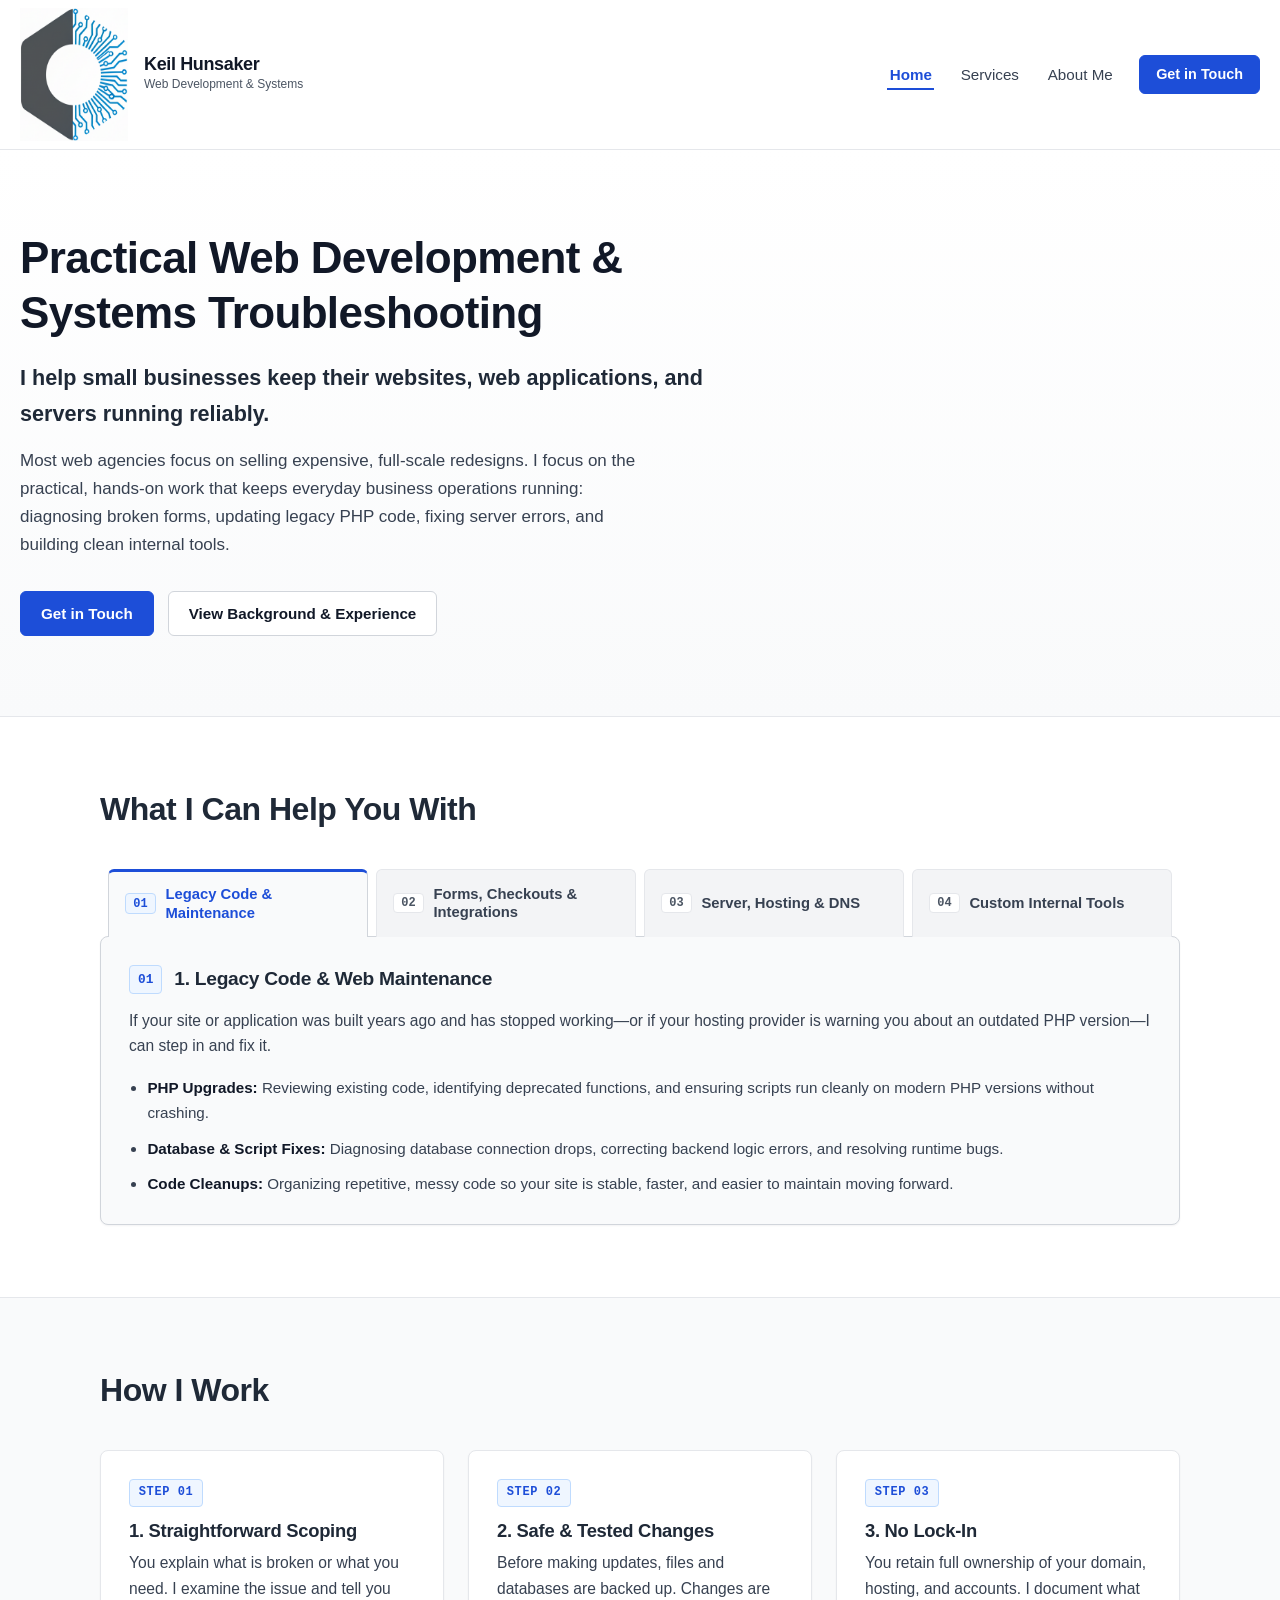
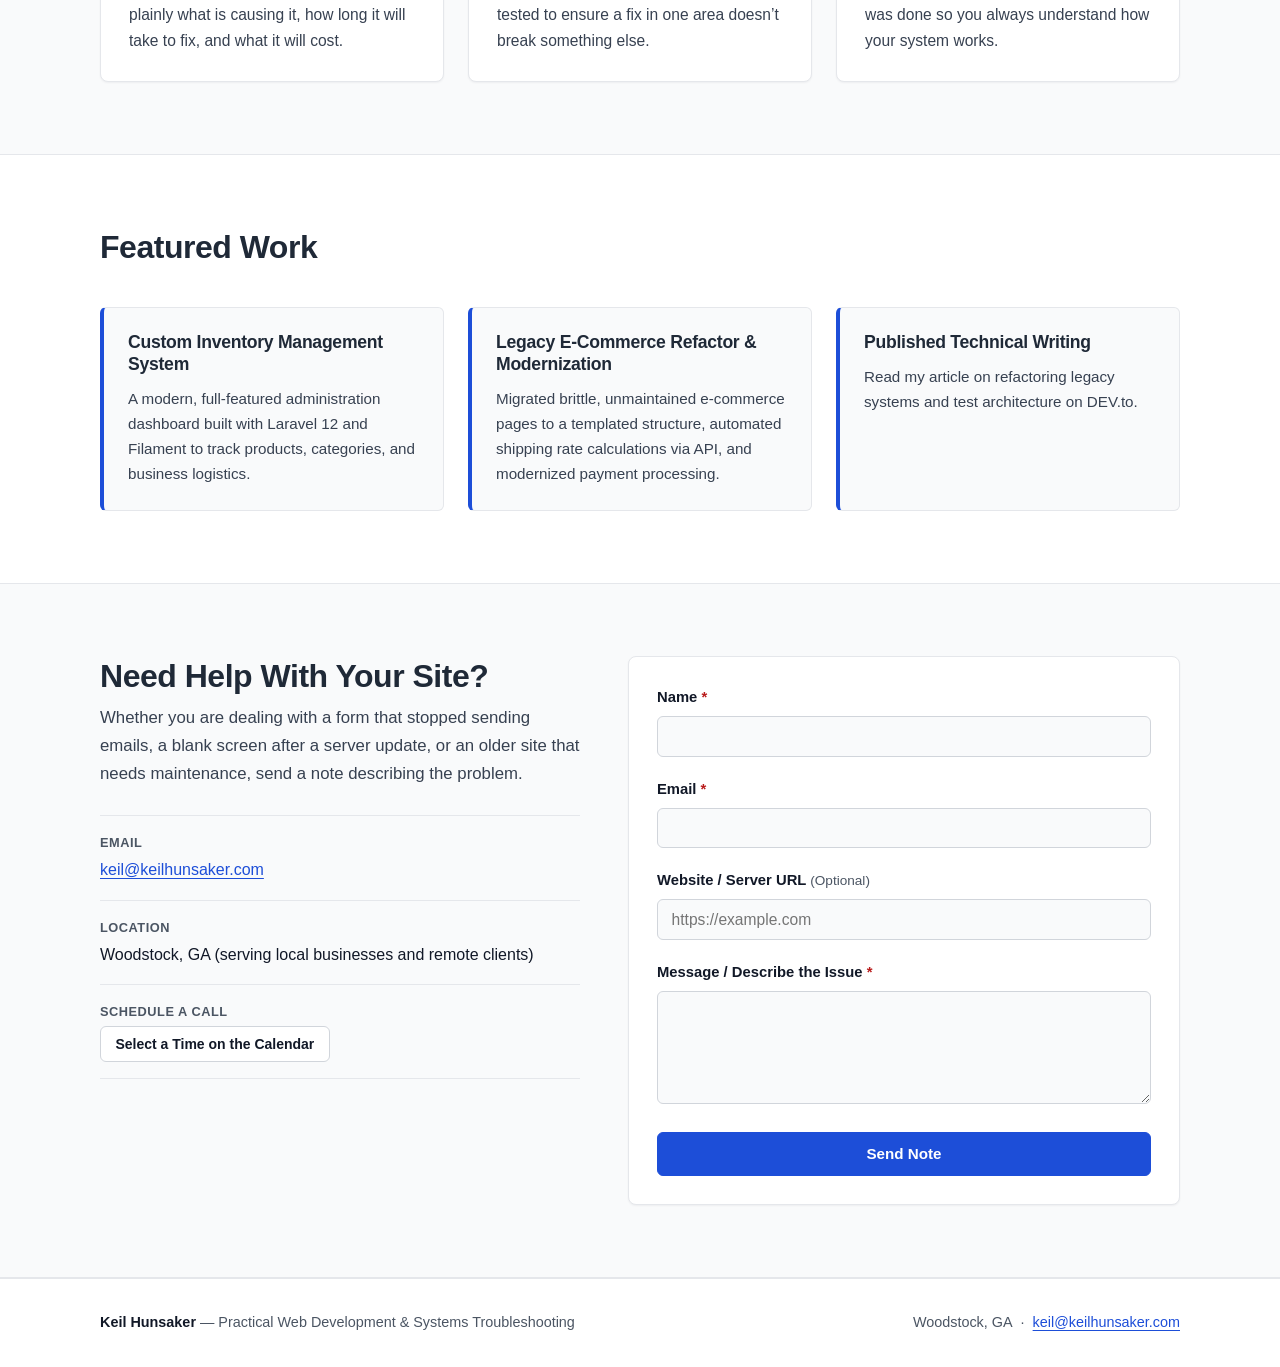
==== commit 9808216a: "Fixed full screen where logo and name were floatiing instead of fixed to the left" ====
--- a/index.html
+++ b/index.html
@@ -11,7 +11,7 @@
   <a href="#main-content" class="skip-link">Skip to main content</a>
 
   <header class="site-header">
-    <div class="container header-inner">
+    <div class="header-inner">
       <a href="index.html" class="brand" aria-label="Keil Hunsaker — Home">
         <img src="freelanceLogo.svg" alt="Keil Hunsaker logo" class="brand-logo" width="108" height="133">
         <span class="brand-text">
--- a/styles.css
+++ b/styles.css
@@ -190,12 +190,12 @@
 }
 
 .header-inner {
+  width: 100%;
   display: flex;
   align-items: center;
   justify-content: space-between;
   min-height: 4.25rem;
-  padding-top: 0.5rem;
-  padding-bottom: 0.5rem;
+  padding: 0.5rem 1.25rem;
   gap: 1rem;
 }
 
